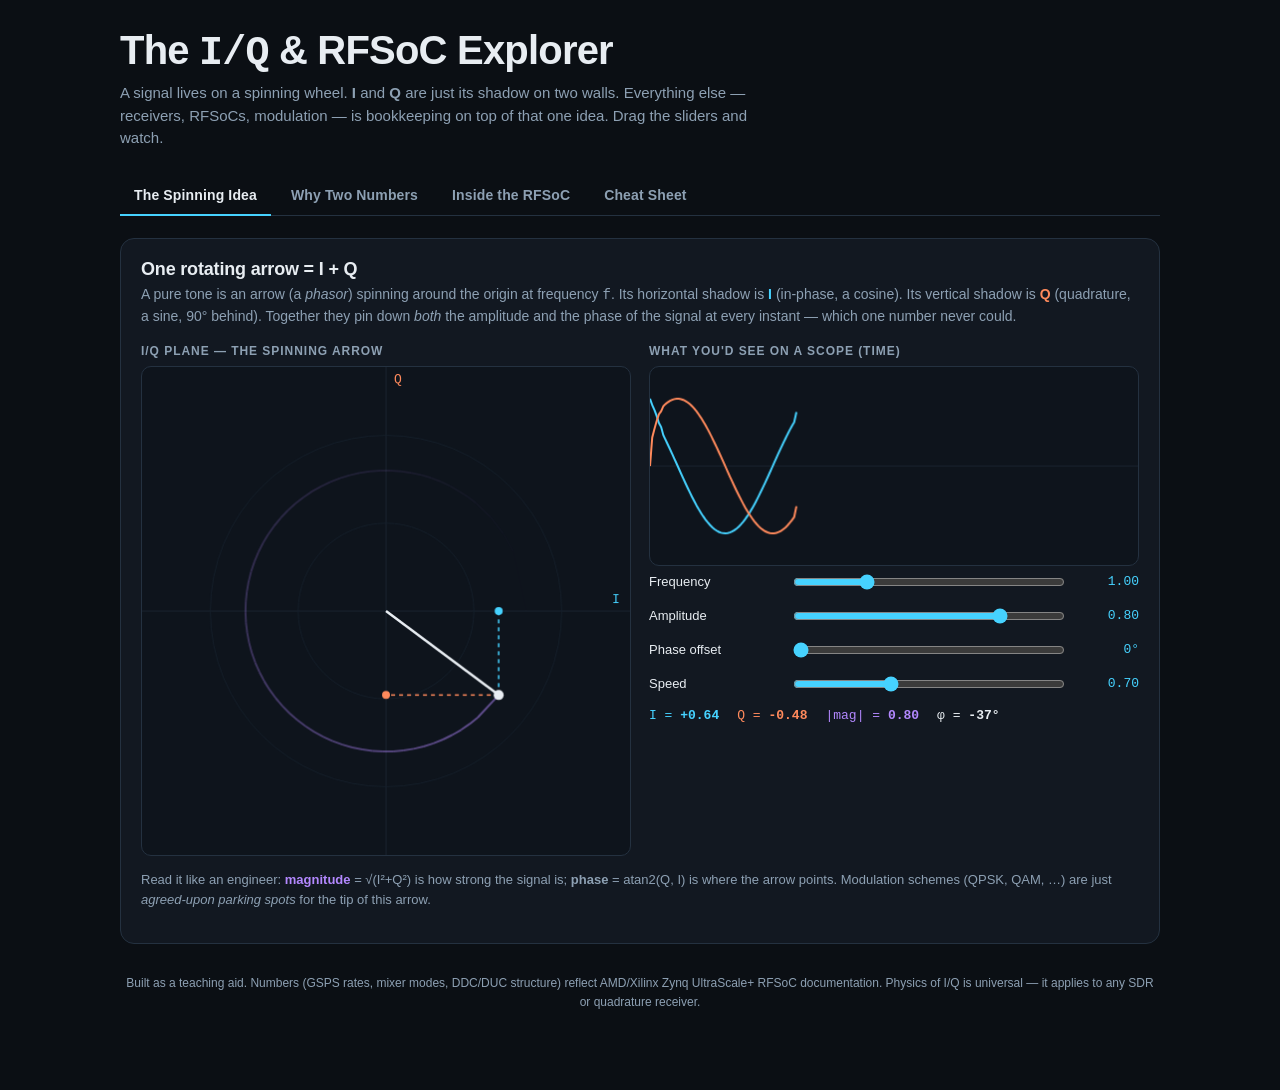
==== iq-rfsoc-explorer.html @ 50006d9b "Add files via upload" ====
<!DOCTYPE html>
<html lang="en">
<head>
<meta charset="UTF-8">
<meta name="viewport" content="width=device-width, initial-scale=1.0">
<title>I/Q &amp; RFSoC Explorer</title>
<style>
  :root{
    --bg:#0b0f14;
    --panel:#121821;
    --panel2:#0e141c;
    --ink:#e8edf2;
    --dim:#8da0b3;
    --line:#243140;
    --i:#46d2ff;   /* in-phase  -> cyan */
    --q:#ff8a5c;   /* quadrature-> amber */
    --mag:#b388ff; /* magnitude -> violet */
    --ok:#5ad88f;
    --grid:#1a2430;
  }
  *{box-sizing:border-box}
  html,body{margin:0;background:var(--bg);color:var(--ink);
    font-family:"Inter",-apple-system,BlinkMacSystemFont,"Segoe UI",sans-serif;}
  .wrap{max-width:1080px;margin:0 auto;padding:28px 20px 80px;}
  h1{font-size:clamp(26px,4vw,40px);font-weight:800;letter-spacing:-.02em;margin:0 0 6px;}
  h1 .iq{font-family:"IBM Plex Mono",ui-monospace,monospace;}
  .sub{color:var(--dim);max-width:640px;line-height:1.5;margin:0 0 26px;font-size:15px;}
  .mono{font-family:"IBM Plex Mono",ui-monospace,"SF Mono",monospace;}

  /* tabs */
  .tabs{display:flex;gap:6px;flex-wrap:wrap;margin-bottom:22px;border-bottom:1px solid var(--line);padding-bottom:0;}
  .tab{appearance:none;border:0;background:none;color:var(--dim);font-size:14px;font-weight:600;
    padding:11px 14px;cursor:pointer;border-bottom:2px solid transparent;margin-bottom:-1px;letter-spacing:.01em;}
  .tab:hover{color:var(--ink);}
  .tab.active{color:var(--ink);border-bottom-color:var(--i);}
  .view{display:none;animation:fade .25s ease;}
  .view.active{display:block;}
  @keyframes fade{from{opacity:0;transform:translateY(4px)}to{opacity:1;transform:none}}

  .card{background:var(--panel);border:1px solid var(--line);border-radius:14px;padding:20px;margin-bottom:18px;}
  .card h2{font-size:18px;margin:0 0 4px;font-weight:700;letter-spacing:-.01em;}
  .card p.lead{color:var(--dim);margin:0 0 16px;line-height:1.55;font-size:14px;}

  .grid2{display:grid;grid-template-columns:1fr 1fr;gap:18px;}
  @media(max-width:760px){.grid2{grid-template-columns:1fr;}}

  canvas{width:100%;display:block;background:var(--panel2);border-radius:10px;border:1px solid var(--line);}
  .canvas-label{font-size:12px;color:var(--dim);text-transform:uppercase;letter-spacing:.08em;margin:0 0 8px;font-weight:600;}

  .controls{display:flex;flex-direction:column;gap:14px;margin-top:6px;}
  .ctl{display:grid;grid-template-columns:130px 1fr 64px;align-items:center;gap:12px;}
  .ctl label{font-size:13px;color:var(--ink);}
  .ctl .val{font-size:13px;color:var(--i);text-align:right;font-family:"IBM Plex Mono",monospace;}
  input[type=range]{width:100%;accent-color:var(--i);}
  @media(max-width:520px){.ctl{grid-template-columns:1fr 56px;}.ctl input{grid-column:1/3;}}

  .readout{display:flex;gap:18px;flex-wrap:wrap;margin-top:14px;font-family:"IBM Plex Mono",monospace;font-size:13px;}
  .readout span b{font-weight:700;}
  .ci{color:var(--i)} .cq{color:var(--q)} .cm{color:var(--mag)}

  .chips{display:flex;gap:8px;flex-wrap:wrap;margin:4px 0 16px;}
  .chip{background:var(--panel2);border:1px solid var(--line);border-radius:999px;padding:7px 13px;
    font-size:13px;color:var(--dim);cursor:pointer;transition:.15s;}
  .chip:hover{border-color:var(--i);color:var(--ink);}
  .chip.active{background:var(--i);border-color:var(--i);color:#04121a;font-weight:700;}

  /* signal chain */
  .chain{display:flex;align-items:stretch;gap:0;flex-wrap:wrap;}
  .stage{flex:1;min-width:120px;background:var(--panel2);border:1px solid var(--line);border-radius:10px;
    padding:14px 12px;text-align:center;cursor:pointer;transition:.15s;position:relative;}
  .stage:hover{border-color:var(--i);transform:translateY(-2px);}
  .stage.active{border-color:var(--i);box-shadow:0 0 0 1px var(--i) inset;}
  .stage .ico{font-size:22px;}
  .stage .nm{font-size:12.5px;font-weight:700;margin-top:6px;}
  .stage .fmt{font-size:10.5px;color:var(--dim);margin-top:3px;font-family:monospace;}
  .arrow{align-self:center;color:var(--dim);font-size:20px;padding:0 4px;}
  @media(max-width:760px){.chain{flex-direction:column;}.arrow{transform:rotate(90deg);padding:4px 0;}}
  #stageDetail{margin-top:16px;background:var(--panel2);border:1px solid var(--line);border-left:3px solid var(--i);
    border-radius:8px;padding:16px;font-size:14px;line-height:1.6;min-height:90px;}
  #stageDetail h3{margin:0 0 6px;font-size:15px;}
  #stageDetail .dim{color:var(--dim);}

  /* cheat sheet */
  table{width:100%;border-collapse:collapse;font-size:13.5px;}
  th,td{text-align:left;padding:10px 12px;border-bottom:1px solid var(--line);vertical-align:top;}
  th{color:var(--dim);font-weight:600;font-size:12px;text-transform:uppercase;letter-spacing:.05em;}
  td.k{font-family:"IBM Plex Mono",monospace;color:var(--i);white-space:nowrap;}
  .formula{font-family:"IBM Plex Mono",monospace;background:var(--panel2);border:1px solid var(--line);
    border-radius:8px;padding:12px 14px;margin:10px 0;font-size:14px;color:var(--ink);overflow-x:auto;}
  .formula .c{color:var(--dim);}
  .note{font-size:13px;color:var(--dim);line-height:1.55;}
  .pill{display:inline-block;padding:2px 8px;border-radius:6px;font-size:11px;font-weight:700;font-family:monospace;}
  .p-real{background:#1d2a22;color:var(--ok);}
  .p-iq{background:#1a2533;color:var(--i);}
  footer{color:var(--dim);font-size:12px;text-align:center;margin-top:30px;line-height:1.6;}
  .kbd{font-family:monospace;background:var(--panel2);border:1px solid var(--line);border-radius:4px;padding:1px 6px;font-size:12px;}
</style>
</head>
<body>
<div class="wrap">
  <h1>The <span class="iq">I/Q</span> &amp; RFSoC Explorer</h1>
  <p class="sub">A signal lives on a spinning wheel. <b>I</b> and <b>Q</b> are just its shadow on two walls. Everything else — receivers, RFSoCs, modulation — is bookkeeping on top of that one idea. Drag the sliders and watch.</p>

  <div class="tabs">
    <button class="tab active" data-v="phasor">The Spinning Idea</button>
    <button class="tab" data-v="why">Why Two Numbers</button>
    <button class="tab" data-v="chain">Inside the RFSoC</button>
    <button class="tab" data-v="cheat">Cheat Sheet</button>
  </div>

  <!-- ===================== PHASOR ===================== -->
  <section class="view active" id="phasor">
    <div class="card">
      <h2>One rotating arrow = I + Q</h2>
      <p class="lead">A pure tone is an arrow (a <i>phasor</i>) spinning around the origin at frequency <span class="mono">f</span>. Its horizontal shadow is <b class="ci">I</b> (in-phase, a cosine). Its vertical shadow is <b class="cq">Q</b> (quadrature, a sine, 90° behind). Together they pin down <i>both</i> the amplitude and the phase of the signal at every instant — which one number never could.</p>
      <div class="grid2">
        <div>
          <p class="canvas-label">I/Q plane — the spinning arrow</p>
          <canvas id="cPhasor" width="440" height="440"></canvas>
        </div>
        <div>
          <p class="canvas-label">What you'd see on a scope (time)</p>
          <canvas id="cTime" width="440" height="200"></canvas>
          <div class="controls">
            <div class="ctl"><label>Frequency</label><input id="sFreq" type="range" min="0.3" max="3" step="0.05" value="1"><span class="val" id="vFreq">1.00</span></div>
            <div class="ctl"><label>Amplitude</label><input id="sAmp" type="range" min="0.1" max="1" step="0.02" value="0.8"><span class="val" id="vAmp">0.80</span></div>
            <div class="ctl"><label>Phase offset</label><input id="sPhase" type="range" min="0" max="360" step="1" value="0"><span class="val" id="vPhase">0&deg;</span></div>
            <div class="ctl"><label>Speed</label><input id="sSpeed" type="range" min="0" max="2" step="0.05" value="0.7"><span class="val" id="vSpeed">0.70</span></div>
          </div>
          <div class="readout">
            <span class="ci">I = <b id="rI">+0.80</b></span>
            <span class="cq">Q = <b id="rQ">+0.00</b></span>
            <span class="cm">|mag| = <b id="rMag">0.80</b></span>
            <span>&phi; = <b id="rPh">0&deg;</b></span>
          </div>
        </div>
      </div>
      <p class="note" style="margin-top:14px;">Read it like an engineer: <b class="cm">magnitude</b> = √(I²+Q²) is how strong the signal is; <b>phase</b> = atan2(Q, I) is where the arrow points. Modulation schemes (QPSK, QAM, …) are just <i>agreed-upon parking spots</i> for the tip of this arrow.</p>
    </div>
  </section>

  <!-- ===================== WHY ===================== -->
  <section class="view" id="why">
    <div class="card">
      <h2>Why one ADC channel isn't enough</h2>
      <p class="lead">Sample a real cosine and you measure only the horizontal shadow. The problem: a wheel spinning <i>clockwise</i> and one spinning <i>counter-clockwise</i> cast the <b>identical</b> horizontal shadow. You literally cannot tell +f from −f. That ambiguity is why a real-only receiver folds the spectrum and can't separate signal above vs. below the local oscillator.</p>
      <div class="grid2">
        <div>
          <p class="canvas-label">Two arrows, same I — but opposite Q</p>
          <canvas id="cWhy" width="440" height="300"></canvas>
        </div>
        <div>
          <p class="note" style="line-height:1.7;">
          <b>Adding Q fixes it.</b> The second shadow tells you which way the wheel turns, so +f and −f become distinguishable. That's the whole payoff of quadrature sampling:
          <br><br>
          • <b class="p-iq" style="padding:2px 8px;border-radius:6px;">complex</b> data carries <b>sign of frequency</b> → you can place a signal on either side of zero.<br><br>
          • You can shift a band to <b>0 Hz (baseband)</b> and keep only the bandwidth you care about, not the carrier.<br><br>
          • For a given captured bandwidth, complex (I+Q) sampling needs the same total sample <i>rate</i> as real sampling at twice the bandwidth — you spend two channels but each runs at half the rate. Cleaner filtering, no fold-over.
          </p>
          <button class="chip active" id="toggleQ">Q channel: ON — try turning it OFF</button>
        </div>
      </div>
    </div>
  </section>

  <!-- ===================== CHAIN ===================== -->
  <section class="view" id="chain">
    <div class="card">
      <h2>The RFSoC receive chain, end to end</h2>
      <p class="lead">An RFSoC (e.g. AMD/Xilinx Zynq UltraScale+) puts the antenna-to-bits path on one chip: a multi-GSPS RF-ADC followed by a hardened <b>DDC</b> — NCO + complex mixer + decimating filters. Tap a stage to see what the data looks like there. Notice where it flips from <span class="pill p-real">real</span> to <span class="pill p-iq">I/Q</span>.</p>
      <div class="chain" id="chainRow"></div>
      <div id="stageDetail"></div>
      <p class="note" style="margin-top:14px;">The transmit side is the mirror image: a <b>DUC</b> (interpolate → complex mix up via NCO) feeds the RF-DAC. The RFSoC mixer modes you'll set in the IP are exactly these conversions: <span class="mono">Real→Real, Real→I/Q, I/Q→I/Q, I/Q→Real</span>.</p>
    </div>
  </section>

  <!-- ===================== CHEAT ===================== -->
  <section class="view" id="cheat">
    <div class="card">
      <h2>Core relationships</h2>
      <div class="formula">x(t) = <span class="c">I·cos(2&pi;f<sub>c</sub>t) − Q·sin(2&pi;f<sub>c</sub>t)</span>   <span class="c">// real passband = the actual RF on the wire</span></div>
      <div class="formula">z(t) = I + jQ = A·e<sup>j&phi;</sup>   <span class="c">// complex baseband — what the FPGA fabric handles</span></div>
      <div class="formula">A = &radic;(I² + Q²)        &phi; = atan2(Q, I)</div>
      <div class="formula">I = A·cos(&phi;)            Q = A·sin(&phi;)</div>
      <p class="note">Down-conversion: multiply the RF by cos and −sin of the NCO frequency, low-pass filter each → you've dropped the band to baseband as I and Q. Up-conversion reverses it.</p>
    </div>
    <div class="card">
      <h2>Terms, fast</h2>
      <table>
        <tr><th>Term</th><th>Plain meaning</th></tr>
        <tr><td class="k">I / Q</td><td>In-phase / Quadrature — the two shadows of the spinning arrow (cos and sin parts). 90° apart.</td></tr>
        <tr><td class="k">Phasor</td><td>The arrow itself: amplitude + phase as one complex number A·e^(jφ).</td></tr>
        <tr><td class="k">Real vs Complex</td><td>Real = one number per sample (can't tell +f from −f). Complex = I+jQ pair (knows sign of frequency).</td></tr>
        <tr><td class="k">NCO</td><td>Numerically-Controlled Oscillator — a digital sine/cosine source. The "local oscillator" you tune to pick a carrier.</td></tr>
        <tr><td class="k">Mixer</td><td>Multiplier that shifts frequency. RF × NCO moves a band up or down toward 0 Hz.</td></tr>
        <tr><td class="k">DDC</td><td>Digital Down-Converter: mix to baseband + decimate. Outputs I/Q. Lives inside the RFSoC.</td></tr>
        <tr><td class="k">DUC</td><td>Digital Up-Converter: the transmit mirror — interpolate + mix up to the carrier.</td></tr>
        <tr><td class="k">Decimation</td><td>Throw away samples after filtering — keep only the bandwidth you need, lower the data rate.</td></tr>
        <tr><td class="k">Baseband</td><td>Signal centered at 0 Hz. Where all the useful info ends up after the DDC.</td></tr>
        <tr><td class="k">GSPS</td><td>Giga-samples per second. RFSoC RF-ADCs sample up to ~4–5 GSPS; RF-DACs ~6.4 GSPS.</td></tr>
        <tr><td class="k">Nyquist zone</td><td>Which "fold" of the spectrum your signal lives in relative to Fs/2. Matters when undersampling on purpose.</td></tr>
        <tr><td class="k">SSR</td><td>Super-Sample Rate: the fabric can't run at GHz, so the converter hands the FPGA <i>several samples per clock</i> in parallel.</td></tr>
      </table>
    </div>
    <div class="card">
      <h2>Mental checklist for an RFSoC capture</h2>
      <p class="note" style="line-height:1.9;">
      1. What's the carrier? → set the <b>NCO</b> there.<br>
      2. How much bandwidth do I actually need? → pick <b>decimation</b> so Fs ≳ 2× that bandwidth (or ≳ 1× as complex I/Q).<br>
      3. Real or I/Q output? → almost always <b>I/Q</b> for analysis; it halves per-channel rate and removes fold-over.<br>
      4. Is my band in <b>Nyquist zone 1</b>? If not, mind the spectral inversion and inverse-sinc.<br>
      5. Fabric too slow for the sample rate? → that's why data arrives <b>SSR</b> (N samples/clock).
      </p>
    </div>
  </section>

  <footer>
    Built as a teaching aid. Numbers (GSPS rates, mixer modes, DDC/DUC structure) reflect AMD/Xilinx Zynq UltraScale+ RFSoC documentation. Physics of I/Q is universal — it applies to any SDR or quadrature receiver.
  </footer>
</div>

<script>
//// tabs
document.querySelectorAll('.tab').forEach(t=>{
  t.onclick=()=>{
    document.querySelectorAll('.tab').forEach(x=>x.classList.remove('active'));
    document.querySelectorAll('.view').forEach(x=>x.classList.remove('active'));
    t.classList.add('active');
    document.getElementById(t.dataset.v).classList.add('active');
  };
});

//// ---------- PHASOR ANIMATION ----------
const cP=document.getElementById('cPhasor'), pctx=cP.getContext('2d');
const cT=document.getElementById('cTime'), tctx=cT.getContext('2d');
const dpr=window.devicePixelRatio||1;
function fit(c){const r=c.getBoundingClientRect();c.width=r.width*dpr;c.height=(c.id==='cTime'?200:r.width)*dpr;c.style.height=(c.id==='cTime'?200:r.width)+'px';}
function refit(){[cP,cT].forEach(fit);}
window.addEventListener('resize',refit);

const S={freq:1,amp:.8,phase:0,speed:.7};
const bind=(id,key,fmt)=>{const el=document.getElementById(id),v=document.getElementById('v'+id.slice(1));
  el.oninput=()=>{S[key]=parseFloat(el.value);v.textContent=fmt(S[key]);};};
bind('sFreq','freq',x=>x.toFixed(2));
bind('sAmp','amp',x=>x.toFixed(2));
bind('sPhase','phase',x=>x.toFixed(0)+'\u00B0');
bind('sSpeed','speed',x=>x.toFixed(2));

let theta=0,last=performance.now();
const trail=[];
function drawPhasor(now){
  const dt=(now-last)/1000;last=now;
  theta+=dt*S.speed*S.freq*2*Math.PI;
  const w=cP.width,h=cP.height,cx=w/2,cy=h/2,R=Math.min(w,h)*0.36;
  pctx.clearRect(0,0,w,h);
  // grid
  pctx.strokeStyle='#1a2430';pctx.lineWidth=1*dpr;
  pctx.beginPath();pctx.moveTo(0,cy);pctx.lineTo(w,cy);pctx.moveTo(cx,0);pctx.lineTo(cx,h);pctx.stroke();
  pctx.strokeStyle='#16202b';
  [0.5,1].forEach(f=>{pctx.beginPath();pctx.arc(cx,cy,R*f,0,7);pctx.stroke();});
  // axis labels
  pctx.fillStyle='#46d2ff';pctx.font=(13*dpr)+'px IBM Plex Mono, monospace';pctx.fillText('I',w-18*dpr,cy-8*dpr);
  pctx.fillStyle='#ff8a5c';pctx.fillText('Q',cx+8*dpr,16*dpr);
  const ph=S.phase*Math.PI/180;
  const I=S.amp*Math.cos(theta+ph), Q=S.amp*Math.sin(theta+ph);
  const tipx=cx+I*R, tipy=cy-Q*R;
  // trail
  trail.push([tipx,tipy]);if(trail.length>90)trail.shift();
  pctx.lineWidth=2*dpr;
  for(let i=1;i<trail.length;i++){pctx.globalAlpha=i/trail.length*0.5;pctx.strokeStyle='#b388ff';
    pctx.beginPath();pctx.moveTo(trail[i-1][0],trail[i-1][1]);pctx.lineTo(trail[i][0],trail[i][1]);pctx.stroke();}
  pctx.globalAlpha=1;
  // shadows
  pctx.setLineDash([4*dpr,4*dpr]);pctx.lineWidth=1.5*dpr;
  pctx.strokeStyle='#46d2ff';pctx.beginPath();pctx.moveTo(tipx,tipy);pctx.lineTo(tipx,cy);pctx.stroke();
  pctx.strokeStyle='#ff8a5c';pctx.beginPath();pctx.moveTo(tipx,tipy);pctx.lineTo(cx,tipy);pctx.stroke();
  pctx.setLineDash([]);
  // I marker on axis, Q marker on axis
  pctx.fillStyle='#46d2ff';pctx.beginPath();pctx.arc(tipx,cy,4*dpr,0,7);pctx.fill();
  pctx.fillStyle='#ff8a5c';pctx.beginPath();pctx.arc(cx,tipy,4*dpr,0,7);pctx.fill();
  // arrow
  pctx.strokeStyle='#e8edf2';pctx.lineWidth=2.5*dpr;
  pctx.beginPath();pctx.moveTo(cx,cy);pctx.lineTo(tipx,tipy);pctx.stroke();
  pctx.fillStyle='#e8edf2';pctx.beginPath();pctx.arc(tipx,tipy,5*dpr,0,7);pctx.fill();
  // readouts
  document.getElementById('rI').textContent=(I>=0?'+':'')+I.toFixed(2);
  document.getElementById('rQ').textContent=(Q>=0?'+':'')+Q.toFixed(2);
  document.getElementById('rMag').textContent=Math.hypot(I,Q).toFixed(2);
  let deg=Math.atan2(Q,I)*180/Math.PI;document.getElementById('rPh').textContent=deg.toFixed(0)+'\u00B0';
  drawTime(I,Q);
}
const ihist=[],qhist=[];
function drawTime(I,Q){
  ihist.push(I);qhist.push(Q);if(ihist.length>220){ihist.shift();qhist.shift();}
  const w=cT.width,h=cT.height,mid=h/2;
  tctx.clearRect(0,0,w,h);
  tctx.strokeStyle='#1a2430';tctx.lineWidth=1*dpr;tctx.beginPath();tctx.moveTo(0,mid);tctx.lineTo(w,mid);tctx.stroke();
  const plot=(arr,col)=>{tctx.strokeStyle=col;tctx.lineWidth=2*dpr;tctx.beginPath();
    arr.forEach((v,i)=>{const x=i/220*w,y=mid-v*mid*0.85;i?tctx.lineTo(x,y):tctx.moveTo(x,y);});tctx.stroke();};
  plot(ihist,'#46d2ff');plot(qhist,'#ff8a5c');
}
function loop(now){drawPhasor(now);requestAnimationFrame(loop);}

//// ---------- WHY: two arrows same I ----------
const cW=document.getElementById('cWhy'),wctx=cW.getContext('2d');
let qOn=true, wTheta=0, wLast=performance.now();
document.getElementById('toggleQ').onclick=function(){qOn=!qOn;
  this.textContent=qOn?'Q channel: ON — try turning it OFF':'Q channel: OFF — +f and −f look identical!';
  this.classList.toggle('active',qOn);};
function fitW(){const r=cW.getBoundingClientRect();cW.width=r.width*dpr;cW.height=300*dpr;cW.style.height='300px';}
function drawWhy(now){
  const dt=(now-wLast)/1000;wLast=now;wTheta+=dt*1.4;
  const w=cW.width,h=cW.height,cy=h/2,R=h*0.32;
  const cx1=w*0.28,cx2=w*0.72;
  wctx.clearRect(0,0,w,h);
  [[cx1,1,'CCW (+f)'],[cx2,-1,'CW (−f)']].forEach(([cx,dir,lbl])=>{
    wctx.strokeStyle='#1a2430';wctx.lineWidth=1*dpr;
    wctx.beginPath();wctx.arc(cx,cy,R,0,7);wctx.stroke();
    wctx.beginPath();wctx.moveTo(cx-R,cy);wctx.lineTo(cx+R,cy);wctx.moveTo(cx,cy-R);wctx.lineTo(cx,cy+R);wctx.stroke();
    const I=Math.cos(wTheta), Q=dir*Math.sin(wTheta);
    const tx=cx+I*R, ty=cy-Q*R;
    // I shadow always shown
    wctx.setLineDash([4*dpr,4*dpr]);wctx.strokeStyle='#46d2ff';wctx.lineWidth=1.5*dpr;
    wctx.beginPath();wctx.moveTo(tx,ty);wctx.lineTo(tx,cy);wctx.stroke();
    wctx.fillStyle='#46d2ff';wctx.beginPath();wctx.arc(tx,cy,4*dpr,0,7);wctx.fill();
    if(qOn){wctx.strokeStyle='#ff8a5c';wctx.beginPath();wctx.moveTo(tx,ty);wctx.lineTo(cx,ty);wctx.stroke();
      wctx.fillStyle='#ff8a5c';wctx.beginPath();wctx.arc(cx,ty,4*dpr,0,7);wctx.fill();}
    wctx.setLineDash([]);
    wctx.strokeStyle=qOn?'#e8edf2':'#56606b';wctx.lineWidth=2.5*dpr;
    wctx.beginPath();wctx.moveTo(cx,cy);wctx.lineTo(tx,ty);wctx.stroke();
    wctx.fillStyle=qOn?'#e8edf2':'#56606b';wctx.beginPath();wctx.arc(tx,ty,5*dpr,0,7);wctx.fill();
    wctx.fillStyle='#8da0b3';wctx.font=(12*dpr)+'px IBM Plex Mono, monospace';wctx.textAlign='center';
    wctx.fillText(lbl,cx,cy+R+24*dpr);
  });
  wctx.textAlign='left';
  requestAnimationFrame(drawWhy);
}

//// ---------- CHAIN ----------
const stages=[
  {ico:'📡',nm:'Antenna / RF in',fmt:'analog',title:'Analog RF signal',
   body:'A real, continuous voltage on the wire — the actual radio wave at its carrier frequency (could be hundreds of MHz to several GHz). No samples yet. Just the messy real world.',tag:'real'},
  {ico:'⏱️',nm:'RF-ADC',fmt:'real · GSPS',title:'RF-ADC — direct RF sampling',
   body:'The RFSoC samples the RF directly at multi-GSPS (up to ~4–5 GSPS) — no external analog mixer needed. Output is a stream of REAL samples. Because the fabric can\'t clock that fast, samples arrive several-per-clock (SSR).',tag:'real'},
  {ico:'🎚️',nm:'NCO + Mixer',fmt:'real → I/Q',title:'NCO + complex mixer (the down-conversion)',
   body:'A digital oscillator (NCO) generates cos and −sin at your chosen carrier. Multiplying the real stream by both shifts your band of interest down toward 0 Hz and splits it into an I path and a Q path. This is the moment data becomes complex.',tag:'iq'},
  {ico:'🪜',nm:'Decimating FIR',fmt:'I/Q',title:'Low-pass + decimation filters',
   body:'Filters remove everything outside your bandwidth, then decimation drops the sample rate to match the bandwidth you actually kept. Less data, same information. Still I/Q.',tag:'iq'},
  {ico:'🧠',nm:'FPGA fabric / DSP',fmt:'I/Q baseband',title:'Programmable logic & DSP',
   body:'Clean complex baseband I/Q lands in the FPGA fabric. Now you demodulate, run FFTs, beamform, or DMA it to memory / the processor. Everything here is the spinning-arrow math from the first tab.',tag:'iq'},
];
const row=document.getElementById('chainRow'), det=document.getElementById('stageDetail');
stages.forEach((s,i)=>{
  if(i){const a=document.createElement('div');a.className='arrow';a.textContent='→';row.appendChild(a);}
  const d=document.createElement('div');d.className='stage'+(i===0?' active':'');
  d.innerHTML=`<div class="ico">${s.ico}</div><div class="nm">${s.nm}</div><div class="fmt">${s.fmt}</div>`;
  d.onclick=()=>{document.querySelectorAll('.stage').forEach(x=>x.classList.remove('active'));d.classList.add('active');showStage(i);};
  row.appendChild(d);
});
function showStage(i){const s=stages[i];
  det.innerHTML=`<h3>${s.title} <span class="pill ${s.tag==='real'?'p-real':'p-iq'}">${s.tag==='real'?'REAL':'I/Q'}</span></h3><div class="dim">${s.body}</div>`;}
showStage(0);

//// init
requestAnimationFrame(()=>{refit();fitW();last=performance.now();wLast=last;
  requestAnimationFrame(loop);requestAnimationFrame(drawWhy);});
</script>
</body>
</html>
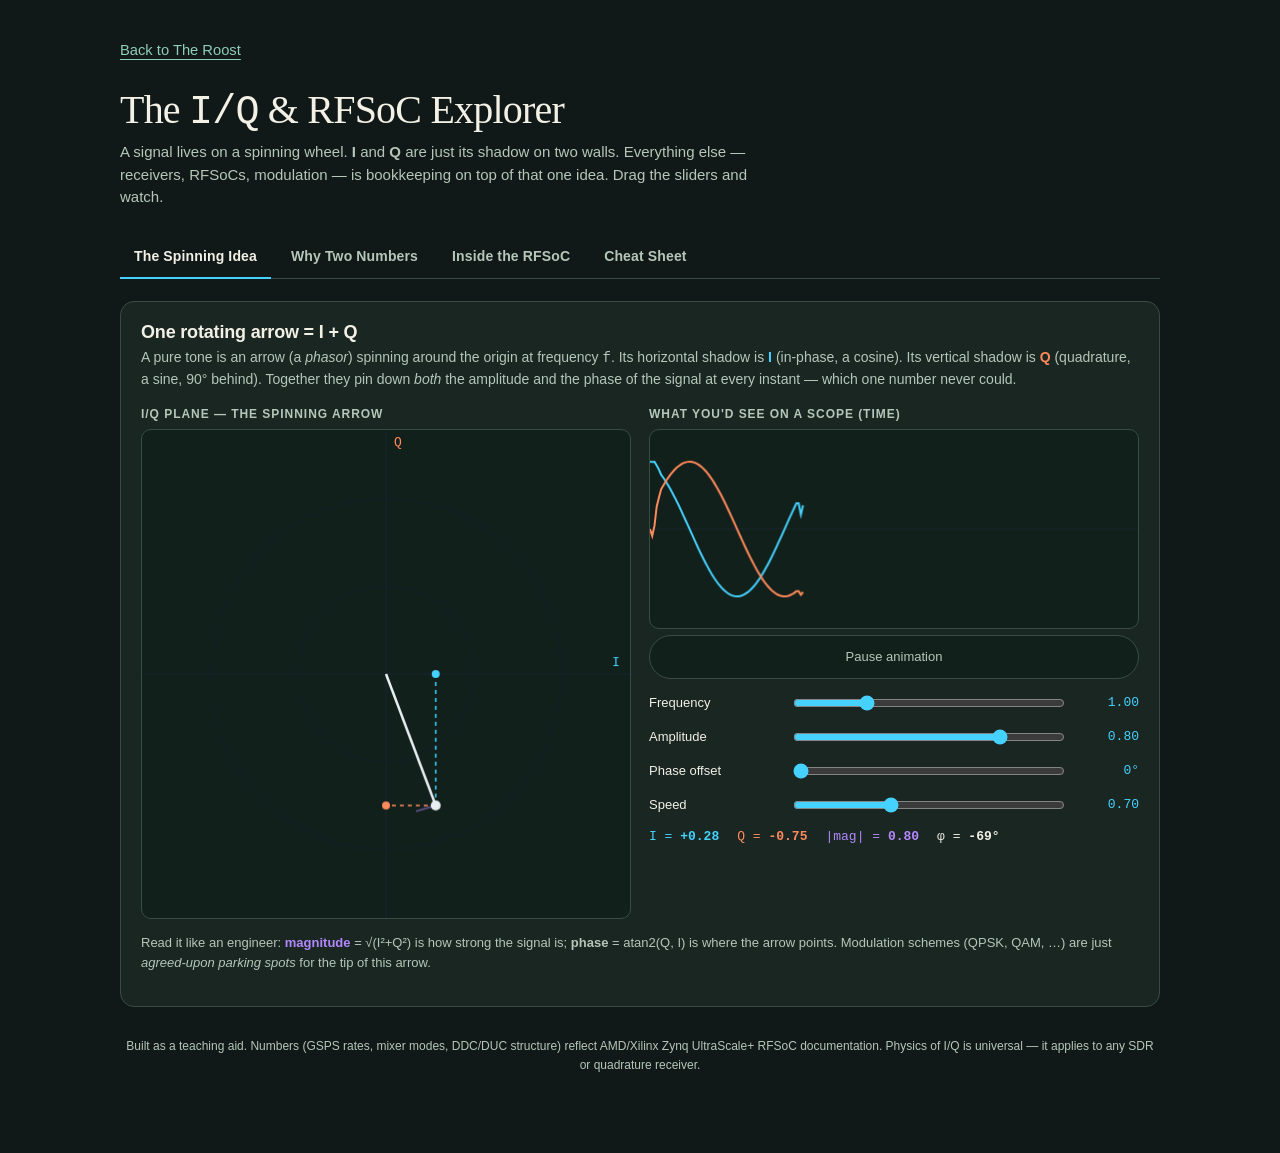
==== commit 5ef16c3b: "Refresh the desk, protect local work, and require explicit external connections" ====
--- a/iq-rfsoc-explorer.html
+++ b/iq-rfsoc-explorer.html
@@ -3,15 +3,18 @@
 <head>
 <meta charset="UTF-8">
 <meta name="viewport" content="width=device-width, initial-scale=1.0">
+<meta http-equiv="Content-Security-Policy" content="default-src 'none'; script-src 'sha256-i+ed7C0pdYwAeiLK+LqufNkHP1wzD+J7MH9qUnscnTw='; style-src 'unsafe-inline'; img-src 'self' data:; connect-src 'none'; base-uri 'none'; form-action 'none'; object-src 'none'">
+<meta name="referrer" content="no-referrer">
+<meta name="theme-color" content="#101917">
 <title>I/Q &amp; RFSoC Explorer</title>
 <style>
   :root{
-    --bg:#0b0f14;
-    --panel:#121821;
-    --panel2:#0e141c;
-    --ink:#e8edf2;
-    --dim:#8da0b3;
-    --line:#243140;
+    --bg:#101917;
+    --panel:#192622;
+    --panel2:#12201b;
+    --ink:#f3f0e6;
+    --dim:#b6c6b9;
+    --line:#394c43;
     --i:#46d2ff;   /* in-phase  -> cyan */
     --q:#ff8a5c;   /* quadrature-> amber */
     --mag:#b388ff; /* magnitude -> violet */
@@ -94,38 +97,51 @@
   .p-iq{background:#1a2533;color:var(--i);}
   footer{color:var(--dim);font-size:12px;text-align:center;margin-top:30px;line-height:1.6;}
   .kbd{font-family:monospace;background:var(--panel2);border:1px solid var(--line);border-radius:4px;padding:1px 6px;font-size:12px;}
+  .roost-home { color:#8fcdb7; text-underline-offset:4px; font-size:.92rem; min-height:44px; display:inline-flex; align-items:center; margin-bottom:14px; }
+  h1 { font-family:Georgia,serif; font-weight:500; }
+  :focus-visible { outline:3px solid #f1c577; outline-offset:3px; }
+  .stage { font:inherit; color:var(--ink); }
+  .stage .ico,.stage .nm,.stage .fmt { display:block; }
+  .tab,.chip { min-height:44px; }
+  .grid2 { grid-template-columns:repeat(2,minmax(0,1fr)); }
+  .grid2 > * { min-width:0; }
+  @media(max-width:760px){ .grid2 { grid-template-columns:minmax(0,1fr); } }
+  @media(max-width:520px){ .wrap { padding:14px 12px 36px; } .card { padding:14px; } td.k { white-space:normal; } .ctl .val { grid-column:2; grid-row:1; } }
+  @media(prefers-reduced-motion:reduce){ *,*::before,*::after { animation:none!important; transition:none!important; } }
 </style>
 </head>
 <body>
-<div class="wrap">
+<main class="wrap">
+  <a class="roost-home" href="index.html">Back to The Roost</a>
   <h1>The <span class="iq">I/Q</span> &amp; RFSoC Explorer</h1>
   <p class="sub">A signal lives on a spinning wheel. <b>I</b> and <b>Q</b> are just its shadow on two walls. Everything else — receivers, RFSoCs, modulation — is bookkeeping on top of that one idea. Drag the sliders and watch.</p>
 
-  <div class="tabs">
-    <button class="tab active" data-v="phasor">The Spinning Idea</button>
-    <button class="tab" data-v="why">Why Two Numbers</button>
-    <button class="tab" data-v="chain">Inside the RFSoC</button>
-    <button class="tab" data-v="cheat">Cheat Sheet</button>
+  <div class="tabs" role="tablist" aria-label="Explorer topics">
+    <button class="tab active" role="tab" id="tab-phasor" aria-selected="true" tabindex="0" aria-controls="phasor" data-v="phasor">The Spinning Idea</button>
+    <button class="tab" role="tab" id="tab-why" aria-selected="false" tabindex="-1" aria-controls="why" data-v="why">Why Two Numbers</button>
+    <button class="tab" role="tab" id="tab-chain" aria-selected="false" tabindex="-1" aria-controls="chain" data-v="chain">Inside the RFSoC</button>
+    <button class="tab" role="tab" id="tab-cheat" aria-selected="false" tabindex="-1" aria-controls="cheat" data-v="cheat">Cheat Sheet</button>
   </div>
 
   <!-- ===================== PHASOR ===================== -->
-  <section class="view active" id="phasor">
+  <section class="view active" id="phasor" role="tabpanel" aria-labelledby="tab-phasor" tabindex="0">
     <div class="card">
       <h2>One rotating arrow = I + Q</h2>
       <p class="lead">A pure tone is an arrow (a <i>phasor</i>) spinning around the origin at frequency <span class="mono">f</span>. Its horizontal shadow is <b class="ci">I</b> (in-phase, a cosine). Its vertical shadow is <b class="cq">Q</b> (quadrature, a sine, 90° behind). Together they pin down <i>both</i> the amplitude and the phase of the signal at every instant — which one number never could.</p>
       <div class="grid2">
         <div>
-          <p class="canvas-label">I/Q plane — the spinning arrow</p>
-          <canvas id="cPhasor" width="440" height="440"></canvas>
+          <p class="canvas-label" id="cPhasor-title">I/Q plane — the spinning arrow</p>
+          <canvas id="cPhasor" role="img" aria-labelledby="cPhasor-title" width="440" height="440"></canvas>
         </div>
         <div>
-          <p class="canvas-label">What you'd see on a scope (time)</p>
-          <canvas id="cTime" width="440" height="200"></canvas>
+          <p class="canvas-label" id="cTime-title">What you'd see on a scope (time)</p>
+          <canvas id="cTime" role="img" aria-labelledby="cTime-title" width="440" height="200"></canvas>
           <div class="controls">
-            <div class="ctl"><label>Frequency</label><input id="sFreq" type="range" min="0.3" max="3" step="0.05" value="1"><span class="val" id="vFreq">1.00</span></div>
-            <div class="ctl"><label>Amplitude</label><input id="sAmp" type="range" min="0.1" max="1" step="0.02" value="0.8"><span class="val" id="vAmp">0.80</span></div>
-            <div class="ctl"><label>Phase offset</label><input id="sPhase" type="range" min="0" max="360" step="1" value="0"><span class="val" id="vPhase">0&deg;</span></div>
-            <div class="ctl"><label>Speed</label><input id="sSpeed" type="range" min="0" max="2" step="0.05" value="0.7"><span class="val" id="vSpeed">0.70</span></div>
+            <button class="chip motion-toggle" type="button">Pause animation</button>
+            <div class="ctl"><label for="sFreq">Frequency</label><input id="sFreq" type="range" min="0.3" max="3" step="0.05" value="1"><span class="val" id="vFreq">1.00</span></div>
+            <div class="ctl"><label for="sAmp">Amplitude</label><input id="sAmp" type="range" min="0.1" max="1" step="0.02" value="0.8"><span class="val" id="vAmp">0.80</span></div>
+            <div class="ctl"><label for="sPhase">Phase offset</label><input id="sPhase" type="range" min="0" max="360" step="1" value="0"><span class="val" id="vPhase">0&deg;</span></div>
+            <div class="ctl"><label for="sSpeed">Speed</label><input id="sSpeed" type="range" min="0" max="2" step="0.05" value="0.7"><span class="val" id="vSpeed">0.70</span></div>
           </div>
           <div class="readout">
             <span class="ci">I = <b id="rI">+0.80</b></span>
@@ -140,14 +156,14 @@
   </section>
 
   <!-- ===================== WHY ===================== -->
-  <section class="view" id="why">
+  <section class="view" id="why" role="tabpanel" aria-labelledby="tab-why" tabindex="0">
     <div class="card">
       <h2>Why one ADC channel isn't enough</h2>
       <p class="lead">Sample a real cosine and you measure only the horizontal shadow. The problem: a wheel spinning <i>clockwise</i> and one spinning <i>counter-clockwise</i> cast the <b>identical</b> horizontal shadow. You literally cannot tell +f from −f. That ambiguity is why a real-only receiver folds the spectrum and can't separate signal above vs. below the local oscillator.</p>
       <div class="grid2">
         <div>
-          <p class="canvas-label">Two arrows, same I — but opposite Q</p>
-          <canvas id="cWhy" width="440" height="300"></canvas>
+          <p class="canvas-label" id="cWhy-title">Two arrows, same I — but opposite Q</p>
+          <canvas id="cWhy" role="img" aria-labelledby="cWhy-title" width="440" height="300"></canvas>
         </div>
         <div>
           <p class="note" style="line-height:1.7;">
@@ -157,25 +173,26 @@
           • You can shift a band to <b>0 Hz (baseband)</b> and keep only the bandwidth you care about, not the carrier.<br><br>
           • For a given captured bandwidth, complex (I+Q) sampling needs the same total sample <i>rate</i> as real sampling at twice the bandwidth — you spend two channels but each runs at half the rate. Cleaner filtering, no fold-over.
           </p>
-          <button class="chip active" id="toggleQ">Q channel: ON — try turning it OFF</button>
+          <button class="chip active" id="toggleQ" aria-pressed="true">Show Q channel</button>
+          <button class="chip motion-toggle" type="button">Pause animation</button>
         </div>
       </div>
     </div>
   </section>
 
   <!-- ===================== CHAIN ===================== -->
-  <section class="view" id="chain">
+  <section class="view" id="chain" role="tabpanel" aria-labelledby="tab-chain" tabindex="0">
     <div class="card">
       <h2>The RFSoC receive chain, end to end</h2>
       <p class="lead">An RFSoC (e.g. AMD/Xilinx Zynq UltraScale+) puts the antenna-to-bits path on one chip: a multi-GSPS RF-ADC followed by a hardened <b>DDC</b> — NCO + complex mixer + decimating filters. Tap a stage to see what the data looks like there. Notice where it flips from <span class="pill p-real">real</span> to <span class="pill p-iq">I/Q</span>.</p>
       <div class="chain" id="chainRow"></div>
-      <div id="stageDetail"></div>
+      <div id="stageDetail" aria-live="polite"></div>
       <p class="note" style="margin-top:14px;">The transmit side is the mirror image: a <b>DUC</b> (interpolate → complex mix up via NCO) feeds the RF-DAC. The RFSoC mixer modes you'll set in the IP are exactly these conversions: <span class="mono">Real→Real, Real→I/Q, I/Q→I/Q, I/Q→Real</span>.</p>
     </div>
   </section>
 
   <!-- ===================== CHEAT ===================== -->
-  <section class="view" id="cheat">
+  <section class="view" id="cheat" role="tabpanel" aria-labelledby="tab-cheat" tabindex="0">
     <div class="card">
       <h2>Core relationships</h2>
       <div class="formula">x(t) = <span class="c">I·cos(2&pi;f<sub>c</sub>t) − Q·sin(2&pi;f<sub>c</sub>t)</span>   <span class="c">// real passband = the actual RF on the wire</span></div>
@@ -217,17 +234,35 @@
   <footer>
     Built as a teaching aid. Numbers (GSPS rates, mixer modes, DDC/DUC structure) reflect AMD/Xilinx Zynq UltraScale+ RFSoC documentation. Physics of I/Q is universal — it applies to any SDR or quadrature receiver.
   </footer>
-</div>
+</main>
 
 <script>
 //// tabs
-document.querySelectorAll('.tab').forEach(t=>{
-  t.onclick=()=>{
-    document.querySelectorAll('.tab').forEach(x=>x.classList.remove('active'));
-    document.querySelectorAll('.view').forEach(x=>x.classList.remove('active'));
-    t.classList.add('active');
-    document.getElementById(t.dataset.v).classList.add('active');
-  };
+const tabs=Array.from(document.querySelectorAll('[role=tab]'));
+let currentView='phasor';
+function selectTab(tab){
+  currentView=tab.dataset.v;
+  for(const item of tabs){
+    const active=item===tab;
+    item.classList.toggle('active',active);
+    item.setAttribute('aria-selected',String(active));
+    item.tabIndex=active?0:-1;
+    document.getElementById(item.dataset.v).classList.toggle('active',active);
+  }
+  refreshView();
+}
+tabs.forEach((tab,index)=>{
+  tab.addEventListener('click',()=>selectTab(tab));
+  tab.addEventListener('keydown',event=>{
+    let position;
+    if(event.key==='ArrowRight') position=(index+1)%tabs.length;
+    else if(event.key==='ArrowLeft') position=(index+tabs.length-1)%tabs.length;
+    else if(event.key==='Home') position=0;
+    else if(event.key==='End') position=tabs.length-1;
+    else return;
+    event.preventDefault();
+    tabs[position].focus(); selectTab(tabs[position]);
+  });
 });
 
 //// ---------- PHASOR ANIMATION ----------
@@ -236,11 +271,11 @@
 const dpr=window.devicePixelRatio||1;
 function fit(c){const r=c.getBoundingClientRect();c.width=r.width*dpr;c.height=(c.id==='cTime'?200:r.width)*dpr;c.style.height=(c.id==='cTime'?200:r.width)+'px';}
 function refit(){[cP,cT].forEach(fit);}
-window.addEventListener('resize',refit);
+window.addEventListener('resize',refreshView);
 
 const S={freq:1,amp:.8,phase:0,speed:.7};
 const bind=(id,key,fmt)=>{const el=document.getElementById(id),v=document.getElementById('v'+id.slice(1));
-  el.oninput=()=>{S[key]=parseFloat(el.value);v.textContent=fmt(S[key]);};};
+  el.oninput=()=>{S[key]=parseFloat(el.value);v.textContent=fmt(S[key]); if(paused) refreshView();};};
 bind('sFreq','freq',x=>x.toFixed(2));
 bind('sAmp','amp',x=>x.toFixed(2));
 bind('sPhase','phase',x=>x.toFixed(0)+'\u00B0');
@@ -299,14 +334,15 @@
     arr.forEach((v,i)=>{const x=i/220*w,y=mid-v*mid*0.85;i?tctx.lineTo(x,y):tctx.moveTo(x,y);});tctx.stroke();};
   plot(ihist,'#46d2ff');plot(qhist,'#ff8a5c');
 }
-function loop(now){drawPhasor(now);requestAnimationFrame(loop);}
 
 //// ---------- WHY: two arrows same I ----------
 const cW=document.getElementById('cWhy'),wctx=cW.getContext('2d');
 let qOn=true, wTheta=0, wLast=performance.now();
 document.getElementById('toggleQ').onclick=function(){qOn=!qOn;
-  this.textContent=qOn?'Q channel: ON — try turning it OFF':'Q channel: OFF — +f and −f look identical!';
-  this.classList.toggle('active',qOn);};
+  this.setAttribute('aria-pressed',String(qOn));
+  this.classList.toggle('active',qOn);
+  if(paused) refreshView();
+};
 function fitW(){const r=cW.getBoundingClientRect();cW.width=r.width*dpr;cW.height=300*dpr;cW.style.height='300px';}
 function drawWhy(now){
   const dt=(now-wLast)/1000;wLast=now;wTheta+=dt*1.4;
@@ -333,7 +369,6 @@
     wctx.fillText(lbl,cx,cy+R+24*dpr);
   });
   wctx.textAlign='left';
-  requestAnimationFrame(drawWhy);
 }
 
 //// ---------- CHAIN ----------
@@ -351,19 +386,43 @@
 ];
 const row=document.getElementById('chainRow'), det=document.getElementById('stageDetail');
 stages.forEach((s,i)=>{
-  if(i){const a=document.createElement('div');a.className='arrow';a.textContent='→';row.appendChild(a);}
-  const d=document.createElement('div');d.className='stage'+(i===0?' active':'');
-  d.innerHTML=`<div class="ico">${s.ico}</div><div class="nm">${s.nm}</div><div class="fmt">${s.fmt}</div>`;
-  d.onclick=()=>{document.querySelectorAll('.stage').forEach(x=>x.classList.remove('active'));d.classList.add('active');showStage(i);};
+  if(i){const a=document.createElement('div');a.className='arrow';a.setAttribute('aria-hidden','true');a.textContent='→';row.appendChild(a);}
+  const d=document.createElement('button');d.type='button';d.setAttribute('aria-pressed',String(i===0));d.setAttribute('aria-controls','stageDetail');d.className='stage'+(i===0?' active':'');
+  d.innerHTML=`<span class="ico" aria-hidden="true">${s.ico}</span><span class="nm">${s.nm}</span><span class="fmt">${s.fmt}</span>`;
+  d.onclick=()=>{document.querySelectorAll('.stage').forEach(x=>{x.classList.toggle('active',x===d);x.setAttribute('aria-pressed',String(x===d));});showStage(i);};
   row.appendChild(d);
 });
 function showStage(i){const s=stages[i];
   det.innerHTML=`<h3>${s.title} <span class="pill ${s.tag==='real'?'p-real':'p-iq'}">${s.tag==='real'?'REAL':'I/Q'}</span></h3><div class="dim">${s.body}</div>`;}
 showStage(0);
 
-//// init
-requestAnimationFrame(()=>{refit();fitW();last=performance.now();wLast=last;
-  requestAnimationFrame(loop);requestAnimationFrame(drawWhy);});
+// Render only the visible illustration and pause automatically in background tabs.
+let frame=0;
+let paused=window.matchMedia('(prefers-reduced-motion:reduce)').matches;
+function draw(now){
+  const drawScene=currentView==='phasor'?drawPhasor:drawWhy;
+  drawScene(now);
+  if(!paused && !document.hidden) frame=requestAnimationFrame(draw);
+}
+function refreshView(){
+  cancelAnimationFrame(frame);
+  if(document.hidden || (currentView!=='phasor' && currentView!=='why')) return;
+  if(currentView==='phasor'){ refit(); trail.length=0; }
+  else fitW();
+  last=wLast=performance.now();
+  draw(last);
+}
+function motionLabel(){
+  for(const control of document.querySelectorAll('.motion-toggle')){
+    control.textContent=paused?'Play animation':'Pause animation';
+  }
+}
+for(const control of document.querySelectorAll('.motion-toggle')){
+  control.addEventListener('click',()=>{ paused=!paused; motionLabel(); refreshView(); });
+}
+document.addEventListener('visibilitychange',refreshView);
+motionLabel();
+refreshView();
 </script>
 </body>
 </html>
